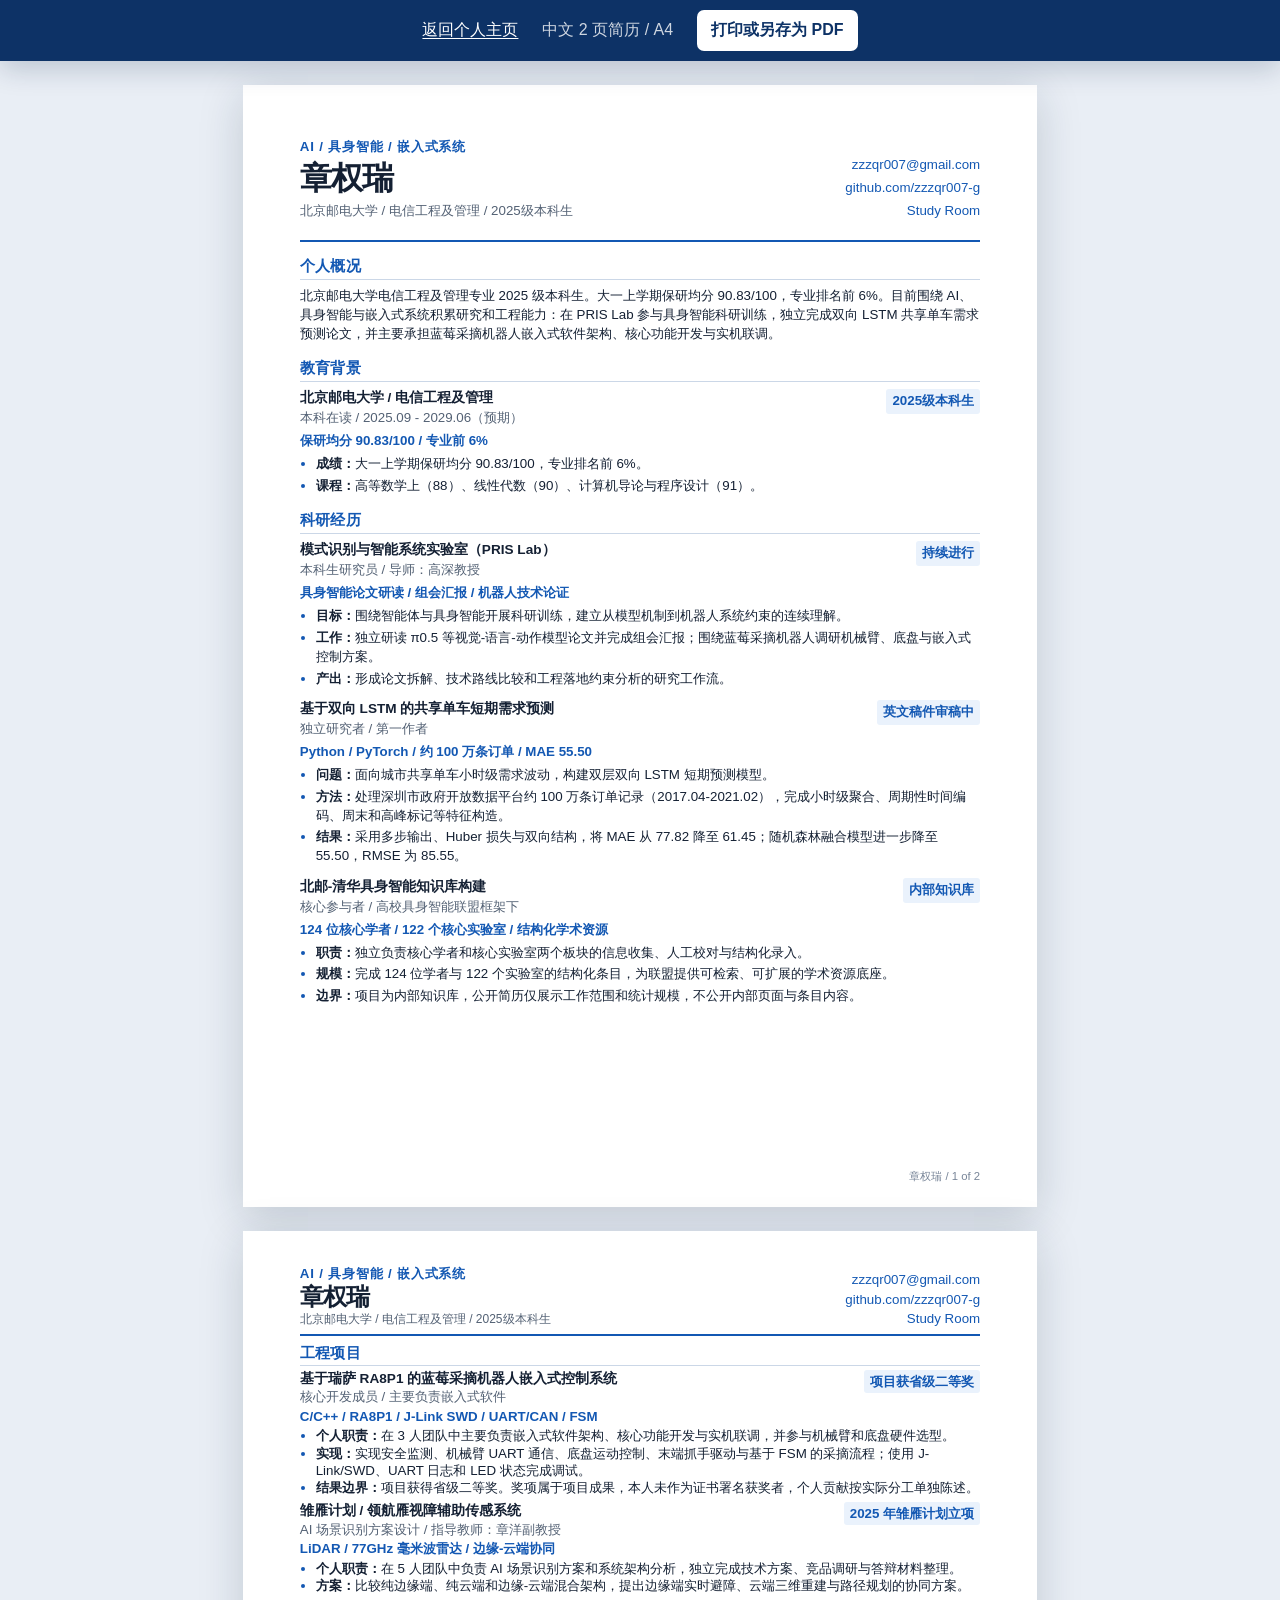
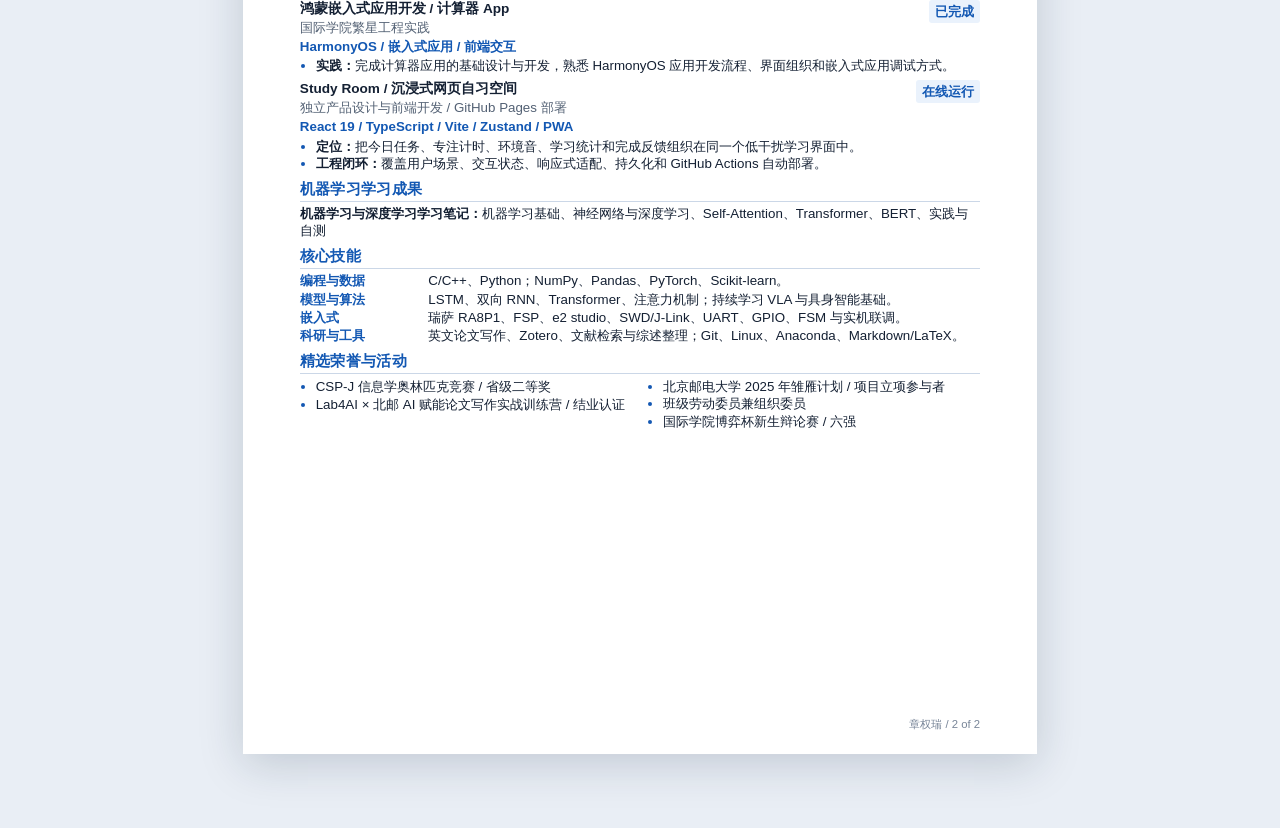
==== print.html @ 451194c6 "feat: rebuild resume portfolio and editor" ====
<!doctype html>
<html lang="zh-CN">
<head>
  <meta charset="utf-8">
  <meta name="viewport" content="width=device-width, initial-scale=1">
  <meta name="robots" content="noindex,nofollow">
  <title>章权瑞 / 打印简历</title>
  <link rel="stylesheet" href="print.css?v=7">
</head>
<body>
  <div class="print-toolbar" aria-label="打印操作">
    <a href="index.html">返回个人主页</a>
    <span id="print-description"></span>
    <button id="print-button" type="button">打印或另存为 PDF</button>
  </div>
  <main id="print-root" aria-live="polite"></main>
  <script src="resume-data.js?v=7"></script>
  <script src="print.js?v=7"></script>
</body>
</html>
---- print.css ----
:root {
  color-scheme: light;
  --ink: #142033;
  --muted: #536174;
  --blue: #1358b3;
  --blue-soft: #eaf2fc;
  --line: #cbd7e7;
}

* { box-sizing: border-box; }

html { background: #e9eef5; }

body {
  margin: 0;
  color: var(--ink);
  font-family: "Noto Sans CJK SC", "Microsoft YaHei", Arial, sans-serif;
  line-height: 1.42;
  -webkit-print-color-adjust: exact;
  print-color-adjust: exact;
}

a { color: inherit; text-decoration: none; }

.print-toolbar {
  position: sticky;
  top: 0;
  z-index: 10;
  display: flex;
  align-items: center;
  justify-content: center;
  gap: 24px;
  min-height: 58px;
  padding: 10px 18px;
  color: #fff;
  background: #0d3266;
  box-shadow: 0 8px 28px rgba(11, 37, 72, .2);
}

.print-toolbar a { text-decoration: underline; text-underline-offset: 3px; }
.print-toolbar span { opacity: .8; }
.print-toolbar button {
  border: 1px solid rgba(255, 255, 255, .7);
  border-radius: 7px;
  padding: 8px 13px;
  color: #0d3266;
  background: #fff;
  font: inherit;
  font-weight: 700;
  cursor: pointer;
}

#print-root { padding: 24px 0 50px; }

.print-page {
  position: relative;
  width: 210mm;
  min-height: 297mm;
  margin: 0 auto 24px;
  padding: 14mm 15mm 13mm;
  background: #fff;
  box-shadow: 0 10px 42px rgba(18, 37, 60, .18);
  overflow: hidden;
}

.print-page > footer {
  position: absolute;
  right: 15mm;
  bottom: 6mm;
  color: #788598;
  font-size: 8.5pt;
}

.resume-header {
  display: grid;
  grid-template-columns: 1fr auto;
  gap: 14mm;
  align-items: end;
  padding-bottom: 5mm;
  border-bottom: 2px solid var(--blue);
}

.resume-header.is-compact { padding-bottom: 3.5mm; }
.eyebrow {
  margin: 0 0 1.5mm;
  color: var(--blue);
  font-size: 10pt;
  font-weight: 800;
  letter-spacing: .06em;
  text-transform: uppercase;
}

h1 { margin: 0; font-size: 24pt; line-height: 1; letter-spacing: -.03em; }
.headline { margin: 2mm 0 0; color: var(--muted); font-size: 10pt; }
.resume-header address { display: grid; gap: 1.1mm; font-size: 10pt; font-style: normal; text-align: right; }
.resume-header address a { color: var(--blue); }

section { margin-top: 4mm; }
h2 {
  margin: 0 0 2mm;
  padding-bottom: 1mm;
  color: var(--blue);
  border-bottom: 1px solid var(--line);
  font-size: 11.3pt;
  line-height: 1.2;
  letter-spacing: .02em;
}

.summary-section p, .learning-section p { margin: 0; font-size: 10pt; }
.entry { margin: 0 0 3.1mm; break-inside: avoid; }
.entry:last-child { margin-bottom: 0; }
.entry-heading { display: grid; grid-template-columns: 1fr auto; gap: 6mm; align-items: start; }
.entry-heading h3 { margin: 0; font-size: 10.2pt; line-height: 1.3; }
.entry-heading p { margin: .6mm 0 0; color: var(--muted); font-size: 10pt; }
.entry-heading strong {
  max-width: 48mm;
  padding: .8mm 1.6mm;
  color: var(--blue);
  background: var(--blue-soft);
  border-radius: 3px;
  font-size: 10pt;
  text-align: right;
}

.entry-meta { margin: 1.1mm 0; color: var(--blue); font-size: 10pt; font-weight: 700; }
ul { margin: 0; padding-left: 4.2mm; }
li { margin: .7mm 0; font-size: 10pt; }
li::marker { color: var(--blue); }

.skills-section dl { display: grid; gap: 1.1mm; margin: 0; }
.skills-section dl > div { display: grid; grid-template-columns: 29mm 1fr; gap: 2mm; font-size: 10pt; }
.skills-section dt { color: var(--blue); font-weight: 800; }
.skills-section dd { margin: 0; }
.topics { margin-top: 1.3mm !important; color: var(--muted); font-size: 10pt !important; }
.bottom-grid { display: grid; grid-template-columns: 1.12fr .88fr; gap: 6mm; break-inside: avoid; }
.page-two-support { break-inside: avoid; }
.compact-list { columns: 2; column-gap: 8mm; }
.compact-list li { break-inside: avoid; }

.print-page[data-page="2"] {
  padding-top: 9mm;
  line-height: 1.28;
}

.print-page[data-page="2"] .resume-header {
  gap: 8mm;
  padding-bottom: 2mm;
}

.print-page[data-page="2"] .resume-header h1 {
  font-size: 18pt;
}

.print-page[data-page="2"] .resume-header .headline {
  margin-top: .8mm;
  font-size: 9pt;
}

.print-page[data-page="2"] .resume-header .eyebrow {
  margin-bottom: .6mm;
  font-size: 10pt;
}

.print-page[data-page="2"] .resume-header address {
  gap: .6mm;
  font-size: 10pt;
}

.print-page[data-page="2"] section {
  margin-top: 2mm;
}

.print-page[data-page="2"] h2 {
  margin-bottom: 1mm;
  padding-bottom: .7mm;
}

.print-page[data-page="2"] .entry {
  margin-bottom: 1.5mm;
}

.print-page[data-page="2"] .entry-heading p {
  margin-top: .3mm;
}

.print-page[data-page="2"] .entry-meta {
  margin: .6mm 0;
}

.print-page[data-page="2"] li {
  margin: .18mm 0;
}

.print-page[data-page="2"] .skills-section dl {
  gap: .35mm;
}

.print-page[data-page="2"] .skills-section dl > div {
  grid-template-columns: 32mm 1fr;
}

body[data-pages="1"] .print-page { padding-top: 10mm; }
body[data-pages="1"] .resume-header { padding-bottom: 3mm; }
body[data-pages="1"] section { margin-top: 2.8mm; }
body[data-pages="1"] h2 { margin-bottom: 1.4mm; font-size: 10.4pt; }
body[data-pages="1"] .entry { margin-bottom: 2mm; }
body[data-pages="1"] .entry-heading h3 { font-size: 9.5pt; }
body[data-pages="1"] .eyebrow,
body[data-pages="1"] .resume-header address,
body[data-pages="1"] .entry-heading p,
body[data-pages="1"] .entry-heading strong,
body[data-pages="1"] .entry-meta { font-size: 9pt; }
body[data-pages="1"] li,
body[data-pages="1"] .skills-section dl > div,
body[data-pages="1"] .learning-section p { font-size: 9pt; }
body[data-pages="1"] .education-entry ul li:last-child { display: none; }

@page { size: A4; margin: 0; }

@media print {
  html, body { background: #fff; }
  .print-toolbar { display: none !important; }
  #print-root { padding: 0; }
  .print-page {
    width: 210mm;
    height: 297mm;
    min-height: 0;
    margin: 0;
    box-shadow: none;
    break-after: page;
    page-break-after: always;
  }
  .print-page:last-child { break-after: auto; page-break-after: auto; }
}

@media screen and (max-width: 850px) {
  .print-toolbar { justify-content: space-between; gap: 10px; font-size: 13px; }
  .print-toolbar span { display: none; }
  #print-root { overflow-x: auto; }
  .print-page { transform-origin: top left; }
}
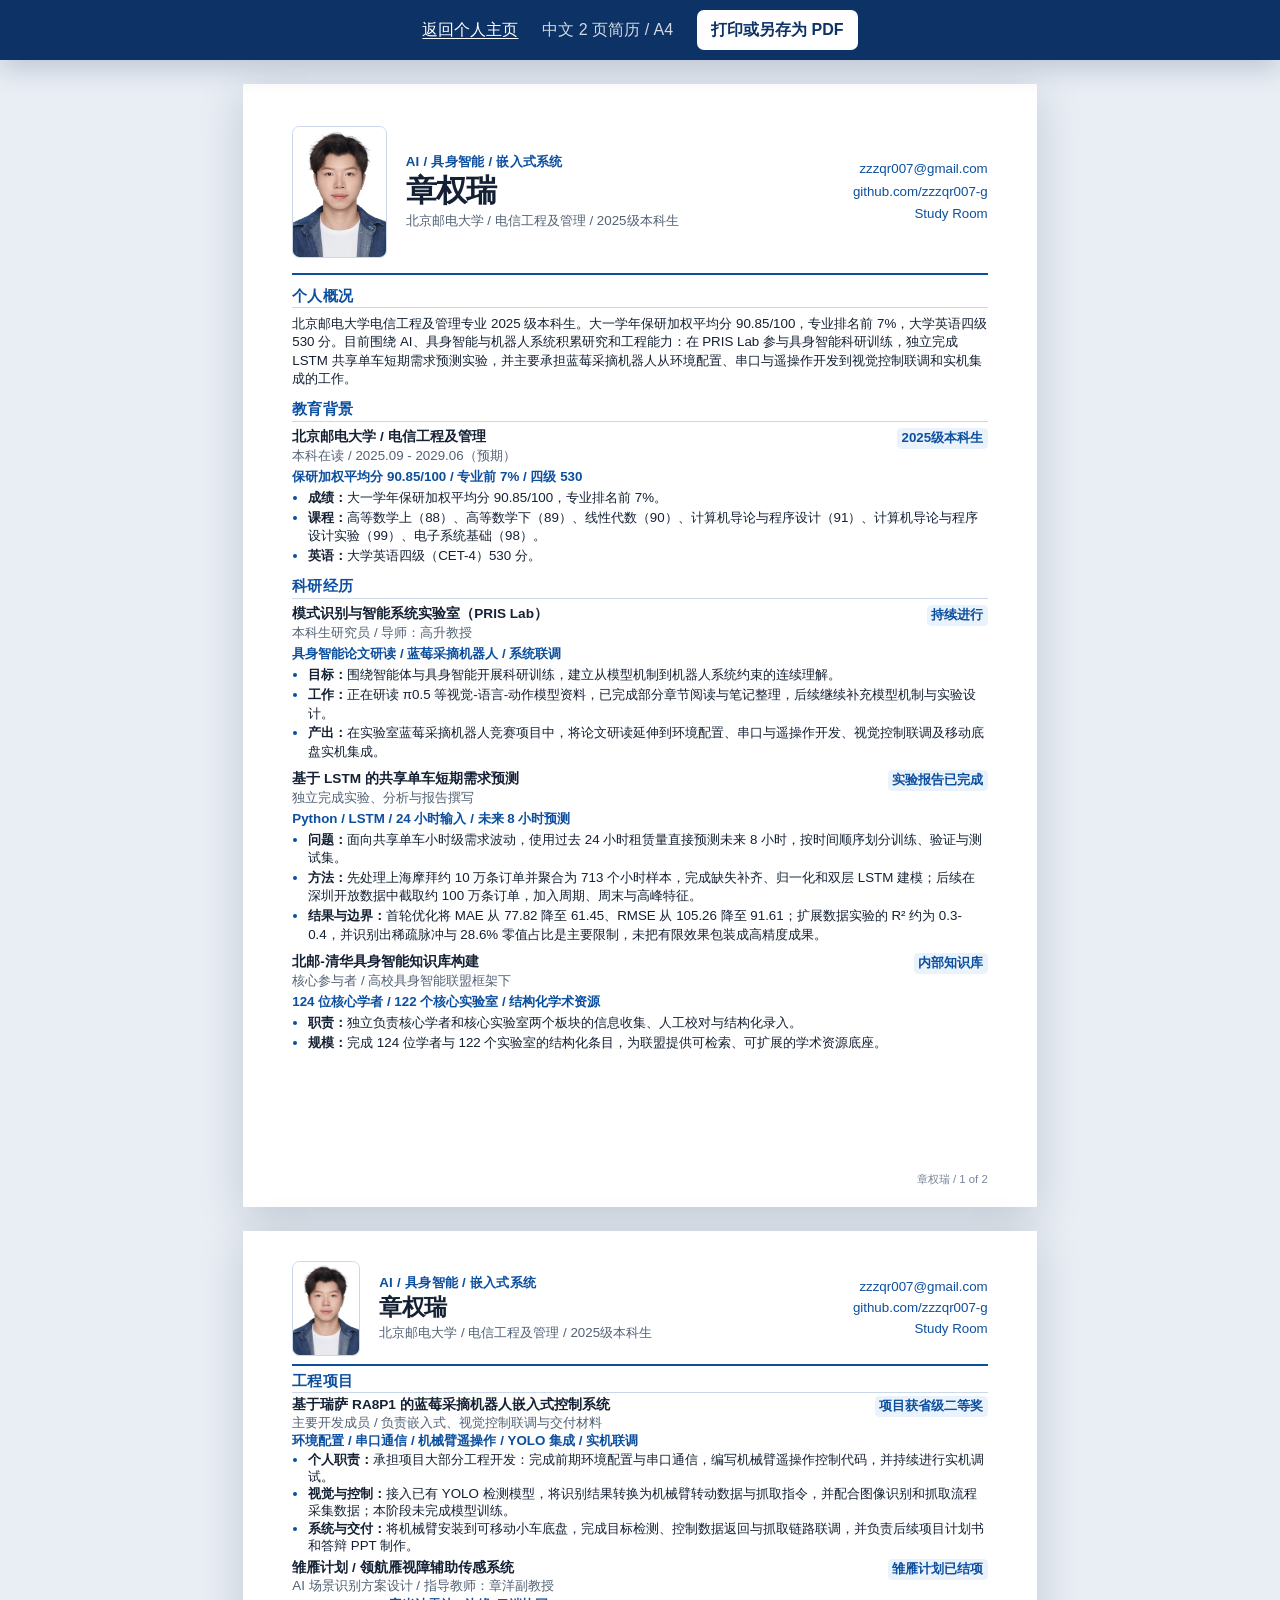
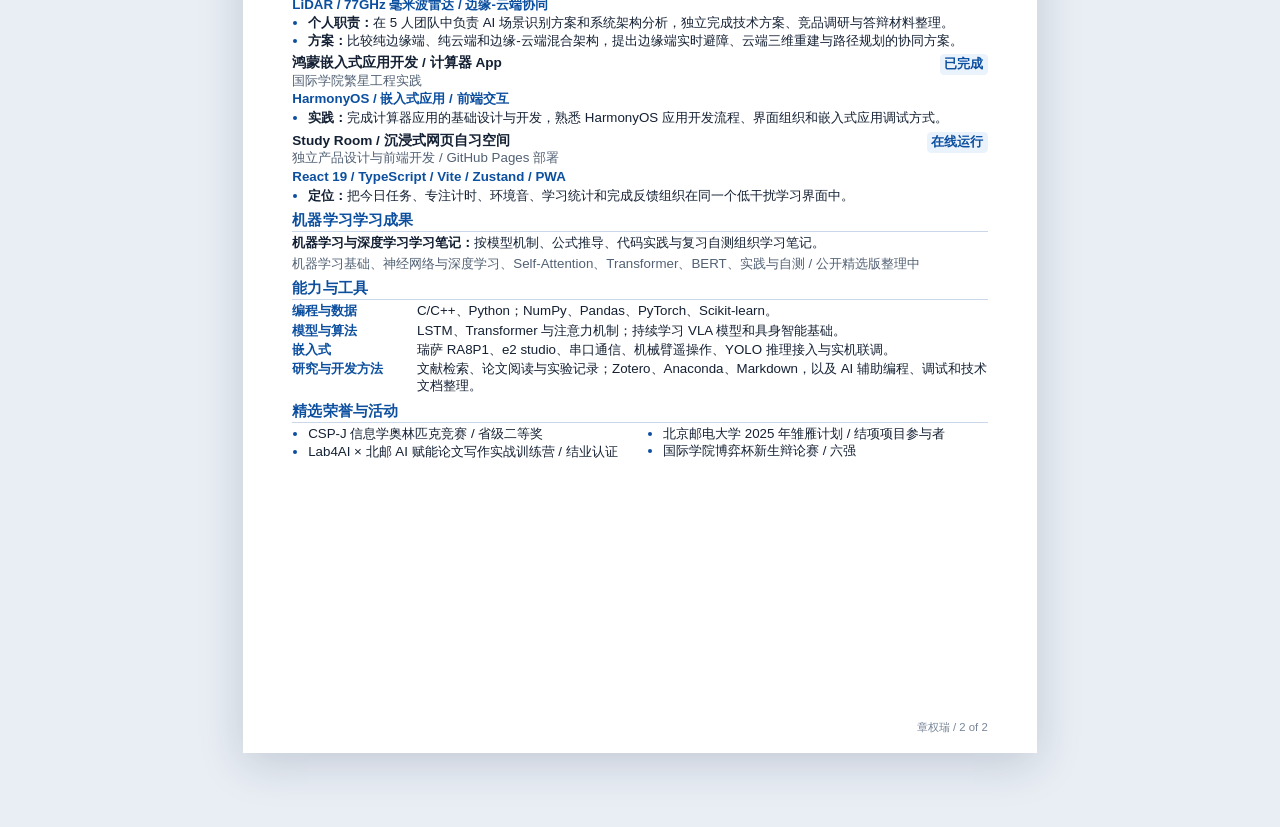
==== commit 88d13202: "feat: polish resume motion and publication guide" ====
--- a/print.html
+++ b/print.html
@@ -5,7 +5,7 @@
   <meta name="viewport" content="width=device-width, initial-scale=1">
   <meta name="robots" content="noindex,nofollow">
   <title>章权瑞 / 打印简历</title>
-  <link rel="stylesheet" href="print.css?v=7">
+  <link rel="stylesheet" href="print.css?v=8">
 </head>
 <body>
   <div class="print-toolbar" aria-label="打印操作">
@@ -14,7 +14,7 @@
     <button id="print-button" type="button">打印或另存为 PDF</button>
   </div>
   <main id="print-root" aria-live="polite"></main>
-  <script src="resume-data.js?v=7"></script>
-  <script src="print.js?v=7"></script>
+  <script src="resume-data.js?v=10"></script>
+  <script src="print.js?v=9"></script>
 </body>
 </html>
--- a/print.css
+++ b/print.css
@@ -1,10 +1,10 @@
 :root {
   color-scheme: light;
   --ink: #142033;
-  --muted: #536174;
-  --blue: #1358b3;
+  --muted: #526174;
+  --blue: #0c4f9f;
   --blue-soft: #eaf2fc;
-  --line: #cbd7e7;
+  --line: #c9d7e8;
 }
 
 * { box-sizing: border-box; }
@@ -15,7 +15,7 @@
   margin: 0;
   color: var(--ink);
   font-family: "Noto Sans CJK SC", "Microsoft YaHei", Arial, sans-serif;
-  line-height: 1.42;
+  line-height: 1.38;
   -webkit-print-color-adjust: exact;
   print-color-adjust: exact;
 }
@@ -38,9 +38,9 @@
 }
 
 .print-toolbar a { text-decoration: underline; text-underline-offset: 3px; }
-.print-toolbar span { opacity: .8; }
+.print-toolbar span { opacity: .82; }
 .print-toolbar button {
-  border: 1px solid rgba(255, 255, 255, .7);
+  border: 1px solid rgba(255, 255, 255, .72);
   border-radius: 7px;
   padding: 8px 13px;
   color: #0d3266;
@@ -57,163 +57,212 @@
   width: 210mm;
   min-height: 297mm;
   margin: 0 auto 24px;
-  padding: 14mm 15mm 13mm;
+  padding: 11mm 13mm 11mm;
+  overflow: hidden;
   background: #fff;
   box-shadow: 0 10px 42px rgba(18, 37, 60, .18);
-  overflow: hidden;
 }
 
 .print-page > footer {
   position: absolute;
-  right: 15mm;
-  bottom: 6mm;
+  right: 13mm;
+  bottom: 5mm;
   color: #788598;
   font-size: 8.5pt;
 }
 
 .resume-header {
   display: grid;
-  grid-template-columns: 1fr auto;
-  gap: 14mm;
-  align-items: end;
-  padding-bottom: 5mm;
+  grid-template-columns: 25mm minmax(0, 1fr) 52mm;
+  gap: 5mm;
+  align-items: center;
+  padding-bottom: 4mm;
   border-bottom: 2px solid var(--blue);
 }
 
-.resume-header.is-compact { padding-bottom: 3.5mm; }
-.eyebrow {
-  margin: 0 0 1.5mm;
+.resume-photo {
+  display: block;
+  width: 25mm;
+  height: 35mm;
+  border: .35mm solid var(--line);
+  border-radius: 2mm;
+  object-fit: contain;
+  object-position: center;
+  background: #fff;
+}
+
+.target-line {
+  margin: 0 0 1mm;
   color: var(--blue);
   font-size: 10pt;
   font-weight: 800;
-  letter-spacing: .06em;
-  text-transform: uppercase;
-}
-
-h1 { margin: 0; font-size: 24pt; line-height: 1; letter-spacing: -.03em; }
-.headline { margin: 2mm 0 0; color: var(--muted); font-size: 10pt; }
-.resume-header address { display: grid; gap: 1.1mm; font-size: 10pt; font-style: normal; text-align: right; }
+  letter-spacing: .02em;
+}
+
+h1 {
+  margin: 0;
+  font-size: 23pt;
+  line-height: 1;
+  letter-spacing: -.03em;
+}
+
+.headline {
+  margin: 1.6mm 0 0;
+  color: var(--muted);
+  font-size: 10pt;
+}
+
+.resume-header address {
+  display: grid;
+  gap: 1.1mm;
+  font-size: 10pt;
+  font-style: normal;
+  text-align: right;
+  overflow-wrap: anywhere;
+}
+
 .resume-header address a { color: var(--blue); }
 
-section { margin-top: 4mm; }
+.resume-header.is-compact {
+  grid-template-columns: 20mm minmax(0, 1fr) 52mm;
+  padding-bottom: 3mm;
+}
+
+.resume-header.is-compact .resume-photo {
+  width: 20mm;
+  height: 28mm;
+}
+
+.resume-header.is-compact h1 { font-size: 20pt; }
+
+section { margin-top: 3.1mm; }
+
 h2 {
-  margin: 0 0 2mm;
-  padding-bottom: 1mm;
-  color: var(--blue);
-  border-bottom: 1px solid var(--line);
-  font-size: 11.3pt;
-  line-height: 1.2;
-  letter-spacing: .02em;
-}
-
-.summary-section p, .learning-section p { margin: 0; font-size: 10pt; }
-.entry { margin: 0 0 3.1mm; break-inside: avoid; }
+  margin: 0 0 1.7mm;
+  padding-bottom: .8mm;
+  color: var(--blue);
+  border-bottom: .25mm solid var(--line);
+  font-size: 11.2pt;
+  line-height: 1.18;
+  letter-spacing: .01em;
+}
+
+.summary-section p,
+.learning-section p {
+  margin: 0;
+  font-size: 10pt;
+}
+
+.entry {
+  margin: 0 0 2.3mm;
+  break-inside: avoid;
+}
+
 .entry:last-child { margin-bottom: 0; }
-.entry-heading { display: grid; grid-template-columns: 1fr auto; gap: 6mm; align-items: start; }
-.entry-heading h3 { margin: 0; font-size: 10.2pt; line-height: 1.3; }
-.entry-heading p { margin: .6mm 0 0; color: var(--muted); font-size: 10pt; }
+
+.entry-heading {
+  display: grid;
+  grid-template-columns: minmax(0, 1fr) auto;
+  gap: 4mm;
+  align-items: start;
+}
+
+.entry-heading h3 {
+  margin: 0;
+  font-size: 10.2pt;
+  line-height: 1.28;
+}
+
+.entry-heading p {
+  margin: .35mm 0 0;
+  color: var(--muted);
+  font-size: 10pt;
+}
+
 .entry-heading strong {
   max-width: 48mm;
-  padding: .8mm 1.6mm;
+  padding: .55mm 1.2mm;
+  border-radius: 1.2mm;
   color: var(--blue);
   background: var(--blue-soft);
-  border-radius: 3px;
-  font-size: 10pt;
+  font-size: 10pt;
+  line-height: 1.25;
   text-align: right;
 }
 
-.entry-meta { margin: 1.1mm 0; color: var(--blue); font-size: 10pt; font-weight: 700; }
+.entry-meta {
+  margin: .7mm 0;
+  color: var(--blue);
+  font-size: 10pt;
+  font-weight: 700;
+}
+
 ul { margin: 0; padding-left: 4.2mm; }
-li { margin: .7mm 0; font-size: 10pt; }
+li { margin: .42mm 0; font-size: 10pt; }
 li::marker { color: var(--blue); }
 
-.skills-section dl { display: grid; gap: 1.1mm; margin: 0; }
-.skills-section dl > div { display: grid; grid-template-columns: 29mm 1fr; gap: 2mm; font-size: 10pt; }
+.skills-section dl {
+  display: grid;
+  gap: .65mm;
+  margin: 0;
+}
+
+.skills-section dl > div {
+  display: grid;
+  grid-template-columns: 31mm 1fr;
+  gap: 2mm;
+  font-size: 10pt;
+}
+
 .skills-section dt { color: var(--blue); font-weight: 800; }
 .skills-section dd { margin: 0; }
-.topics { margin-top: 1.3mm !important; color: var(--muted); font-size: 10pt !important; }
-.bottom-grid { display: grid; grid-template-columns: 1.12fr .88fr; gap: 6mm; break-inside: avoid; }
-.page-two-support { break-inside: avoid; }
+.support-line { margin-top: 1mm !important; color: var(--muted); }
 .compact-list { columns: 2; column-gap: 8mm; }
 .compact-list li { break-inside: avoid; }
-
-.print-page[data-page="2"] {
-  padding-top: 9mm;
+.bottom-grid { display: grid; grid-template-columns: 1.35fr .65fr; gap: 6mm; break-inside: avoid; }
+.support-grid { break-inside: avoid; }
+
+body[data-pages="1"] .print-page {
+  padding: 8mm 11mm 9mm;
   line-height: 1.28;
 }
 
-.print-page[data-page="2"] .resume-header {
-  gap: 8mm;
-  padding-bottom: 2mm;
-}
-
-.print-page[data-page="2"] .resume-header h1 {
-  font-size: 18pt;
-}
-
-.print-page[data-page="2"] .resume-header .headline {
-  margin-top: .8mm;
-  font-size: 9pt;
-}
-
-.print-page[data-page="2"] .resume-header .eyebrow {
-  margin-bottom: .6mm;
-  font-size: 10pt;
-}
-
-.print-page[data-page="2"] .resume-header address {
-  gap: .6mm;
-  font-size: 10pt;
-}
-
-.print-page[data-page="2"] section {
-  margin-top: 2mm;
-}
-
-.print-page[data-page="2"] h2 {
-  margin-bottom: 1mm;
-  padding-bottom: .7mm;
-}
-
-.print-page[data-page="2"] .entry {
-  margin-bottom: 1.5mm;
-}
-
-.print-page[data-page="2"] .entry-heading p {
-  margin-top: .3mm;
-}
-
-.print-page[data-page="2"] .entry-meta {
-  margin: .6mm 0;
-}
-
-.print-page[data-page="2"] li {
-  margin: .18mm 0;
-}
-
-.print-page[data-page="2"] .skills-section dl {
-  gap: .35mm;
-}
-
-.print-page[data-page="2"] .skills-section dl > div {
-  grid-template-columns: 32mm 1fr;
-}
-
-body[data-pages="1"] .print-page { padding-top: 10mm; }
-body[data-pages="1"] .resume-header { padding-bottom: 3mm; }
-body[data-pages="1"] section { margin-top: 2.8mm; }
-body[data-pages="1"] h2 { margin-bottom: 1.4mm; font-size: 10.4pt; }
-body[data-pages="1"] .entry { margin-bottom: 2mm; }
-body[data-pages="1"] .entry-heading h3 { font-size: 9.5pt; }
-body[data-pages="1"] .eyebrow,
+body[data-pages="1"] .print-page > footer { right: 11mm; bottom: 4mm; }
+body[data-pages="1"] .resume-header { grid-template-columns: 21mm minmax(0, 1fr) 48mm; gap: 4mm; padding-bottom: 2.5mm; }
+body[data-pages="1"] .resume-photo { width: 21mm; height: 29.4mm; }
+body[data-pages="1"] h1 { font-size: 20pt; }
+body[data-pages="1"] section { margin-top: 2.15mm; }
+body[data-pages="1"] h2 { margin-bottom: 1mm; padding-bottom: .55mm; font-size: 10.4pt; }
+body[data-pages="1"] .entry { margin-bottom: 1.45mm; }
+body[data-pages="1"] .entry-heading h3 { font-size: 9.4pt; }
+body[data-pages="1"] .target-line,
+body[data-pages="1"] .headline,
 body[data-pages="1"] .resume-header address,
 body[data-pages="1"] .entry-heading p,
 body[data-pages="1"] .entry-heading strong,
-body[data-pages="1"] .entry-meta { font-size: 9pt; }
+body[data-pages="1"] .entry-meta,
 body[data-pages="1"] li,
-body[data-pages="1"] .skills-section dl > div,
-body[data-pages="1"] .learning-section p { font-size: 9pt; }
-body[data-pages="1"] .education-entry ul li:last-child { display: none; }
+body[data-pages="1"] .skills-section dl > div { font-size: 9pt; }
+body[data-pages="1"] .entry-heading strong { max-width: 42mm; }
+body[data-pages="1"] .entry-meta { margin: .4mm 0; }
+body[data-pages="1"] li { margin: .18mm 0; }
+body[data-pages="1"] .skills-section dl { gap: .28mm; }
+body[data-pages="1"] .skills-section dl > div { grid-template-columns: 27mm 1fr; gap: 1.5mm; }
+
+.print-page[data-page="2"] {
+  padding-top: 8mm;
+  line-height: 1.27;
+}
+
+.print-page[data-page="2"] .resume-header { padding-bottom: 2mm; }
+.print-page[data-page="2"] .resume-header.is-compact { grid-template-columns: 18mm minmax(0, 1fr) 52mm; }
+.print-page[data-page="2"] .resume-header.is-compact .resume-photo { width: 18mm; height: 25.2mm; }
+.print-page[data-page="2"] .resume-header.is-compact h1 { font-size: 17pt; }
+.print-page[data-page="2"] section { margin-top: 1.8mm; }
+.print-page[data-page="2"] h2 { margin-bottom: .8mm; padding-bottom: .55mm; }
+.print-page[data-page="2"] .entry { margin-bottom: 1.25mm; }
+.print-page[data-page="2"] .entry-meta { margin: .45mm 0; }
+.print-page[data-page="2"] li { margin: .12mm 0; }
 
 @page { size: A4; margin: 0; }
 
@@ -237,5 +286,4 @@
   .print-toolbar { justify-content: space-between; gap: 10px; font-size: 13px; }
   .print-toolbar span { display: none; }
   #print-root { overflow-x: auto; }
-  .print-page { transform-origin: top left; }
-}
+}
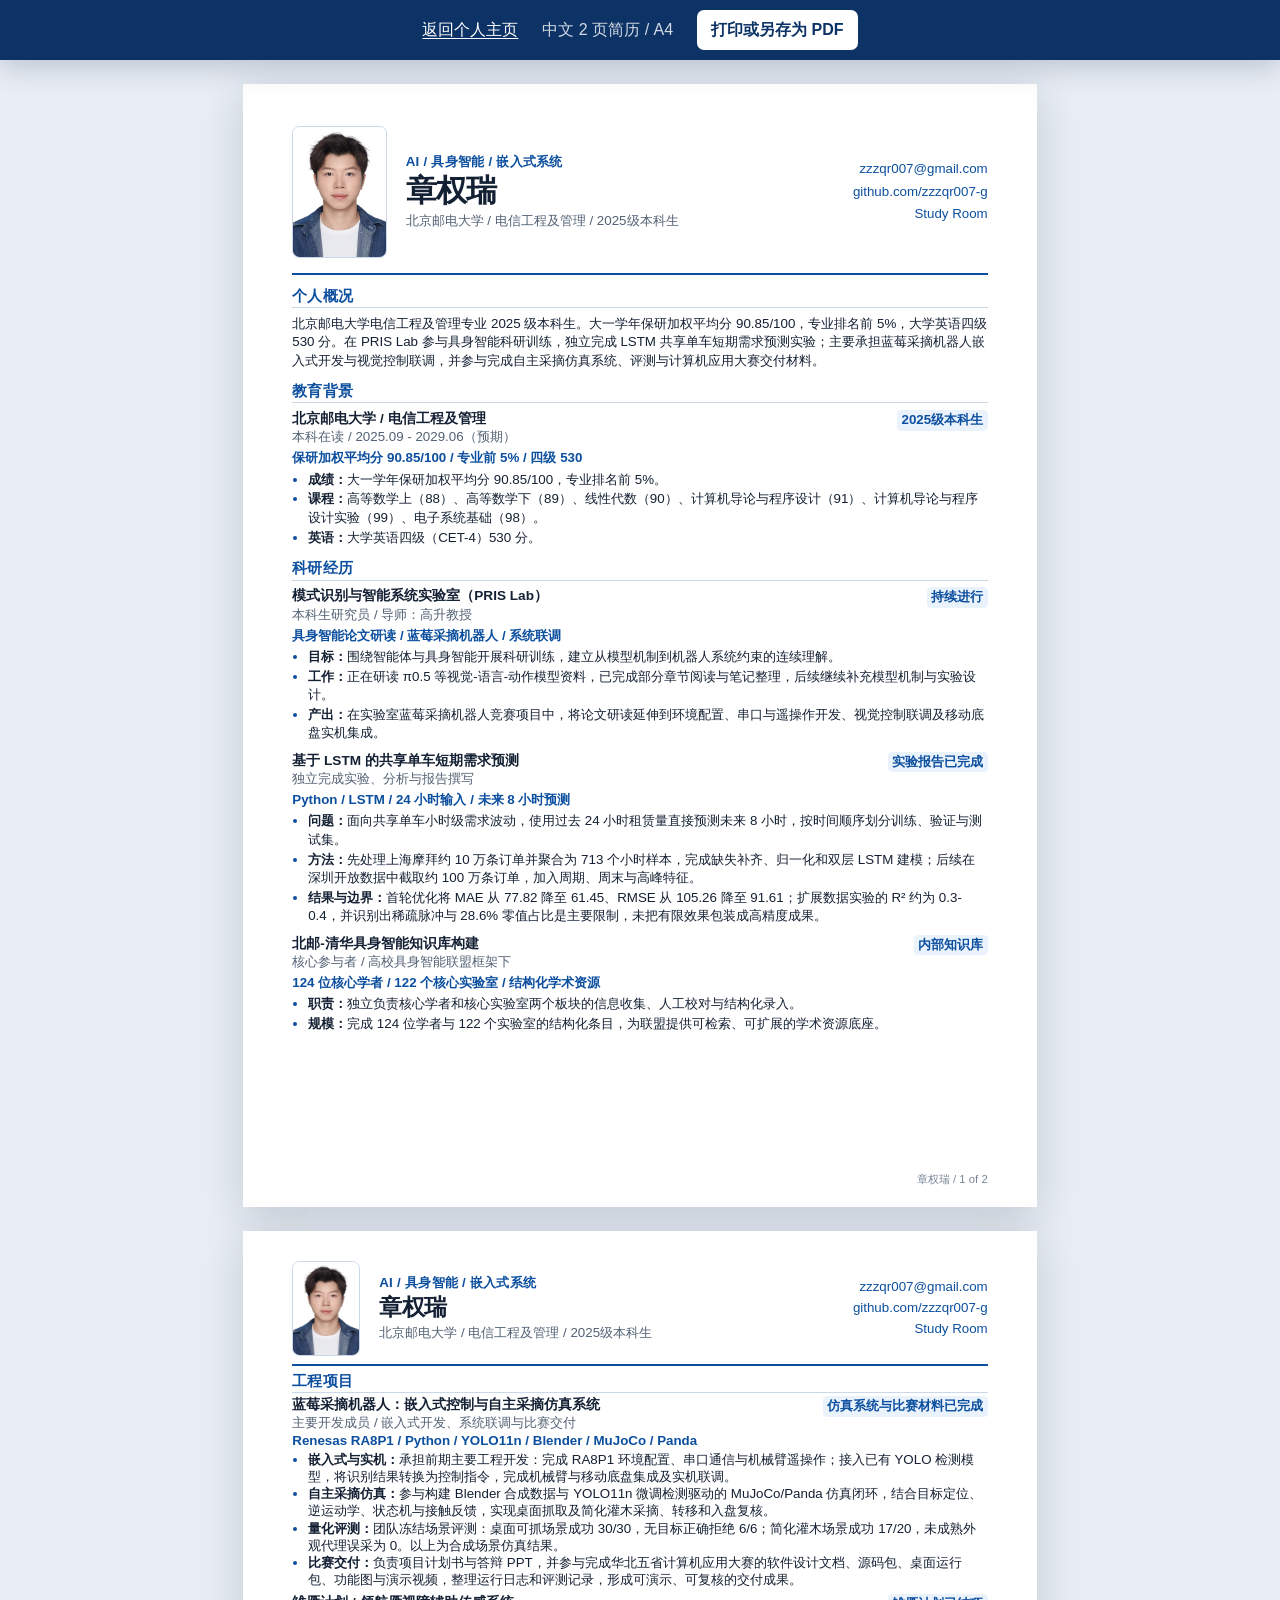
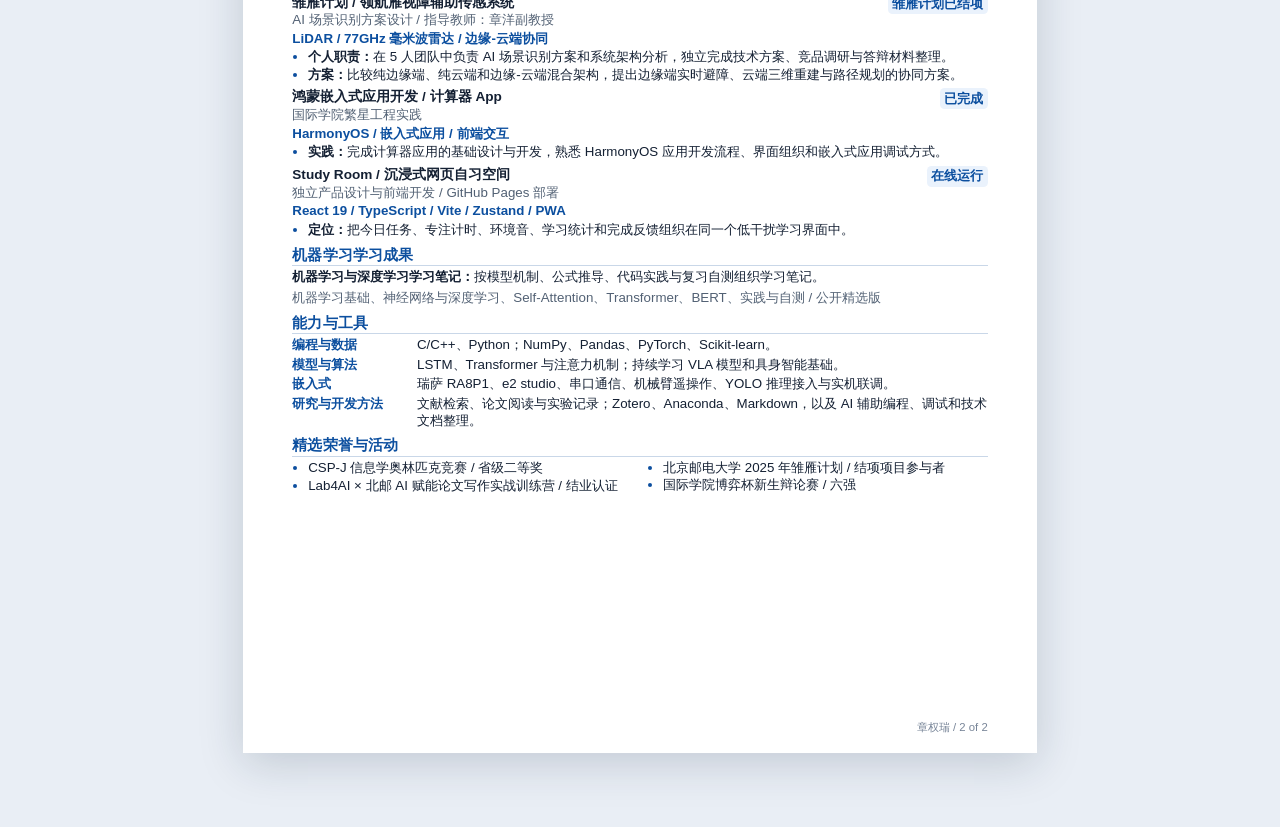
==== commit d72ebff7: "Update ranking and merge blueberry embedded and simulation experience" ====
--- a/print.html
+++ b/print.html
@@ -5,7 +5,7 @@
   <meta name="viewport" content="width=device-width, initial-scale=1">
   <meta name="robots" content="noindex,nofollow">
   <title>章权瑞 / 打印简历</title>
-  <link rel="stylesheet" href="print.css?v=8">
+  <link rel="stylesheet" href="print.css?v=9">
 </head>
 <body>
   <div class="print-toolbar" aria-label="打印操作">
@@ -14,7 +14,7 @@
     <button id="print-button" type="button">打印或另存为 PDF</button>
   </div>
   <main id="print-root" aria-live="polite"></main>
-  <script src="resume-data.js?v=10"></script>
-  <script src="print.js?v=9"></script>
+  <script src="resume-data.js?v=11"></script>
+  <script src="print.js?v=10"></script>
 </body>
 </html>
--- a/print.css
+++ b/print.css
@@ -264,6 +264,8 @@
 .print-page[data-page="2"] .entry-meta { margin: .45mm 0; }
 .print-page[data-page="2"] li { margin: .12mm 0; }
 
+body[data-lang="en"] .print-page[data-page="2"] { line-height: 1.2; }
+
 @page { size: A4; margin: 0; }
 
 @media print {
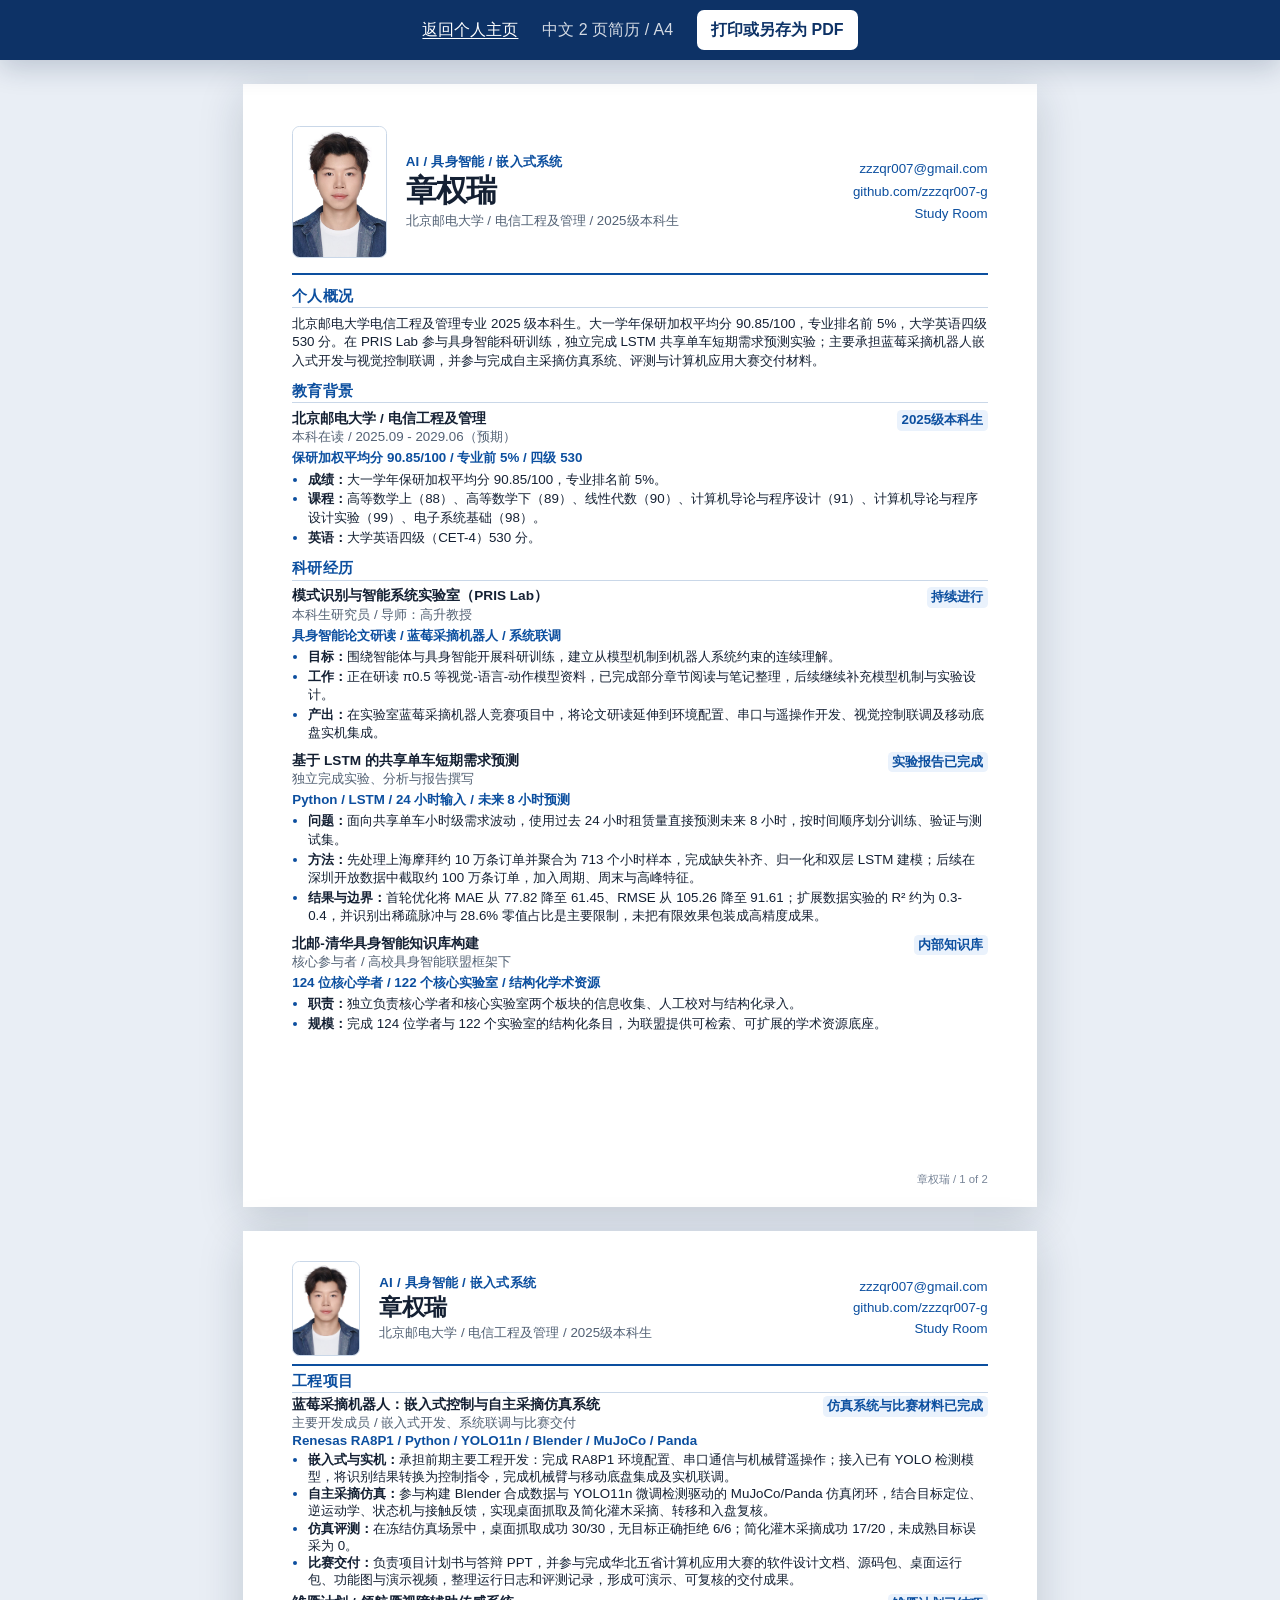
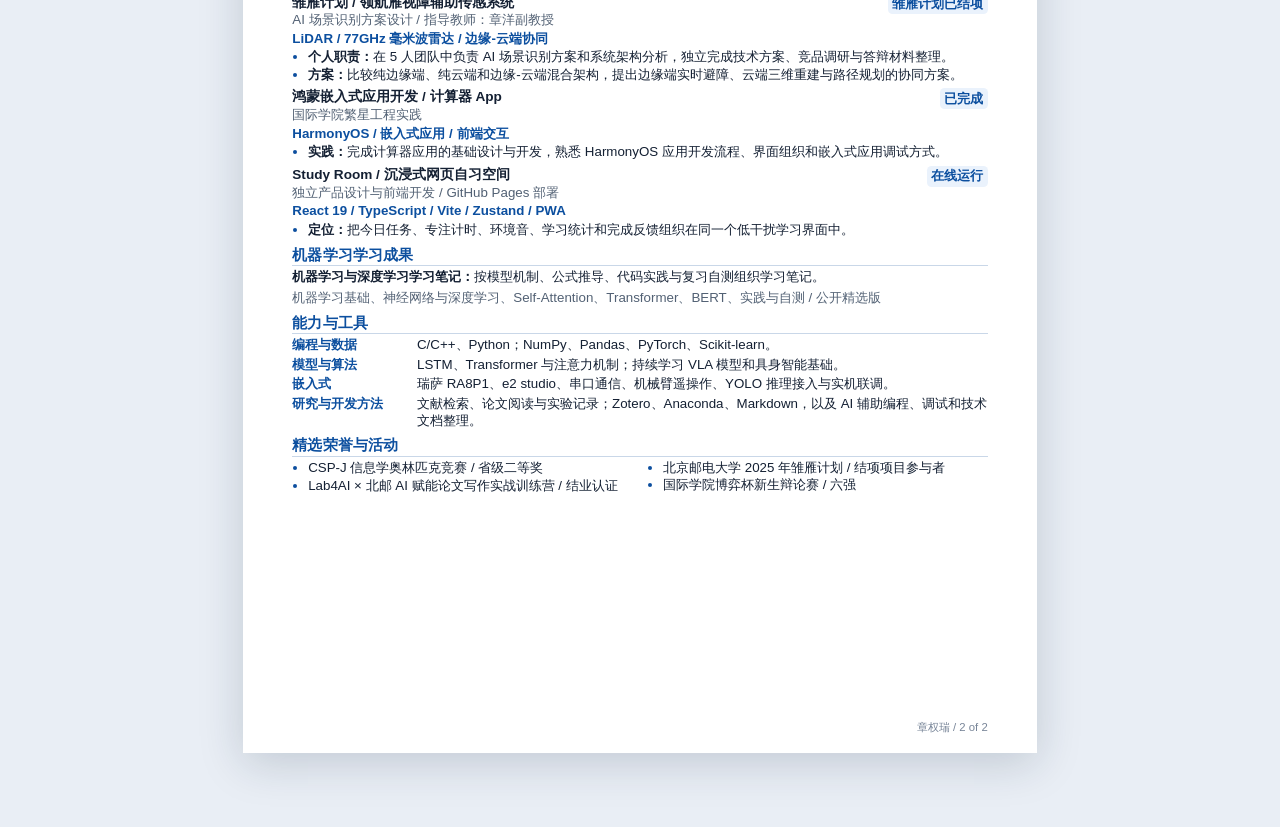
==== commit 5e136691: "Refine blueberry experience into concise resume achievements" ====
--- a/print.html
+++ b/print.html
@@ -14,7 +14,7 @@
     <button id="print-button" type="button">打印或另存为 PDF</button>
   </div>
   <main id="print-root" aria-live="polite"></main>
-  <script src="resume-data.js?v=11"></script>
+  <script src="resume-data.js?v=12"></script>
   <script src="print.js?v=10"></script>
 </body>
 </html>
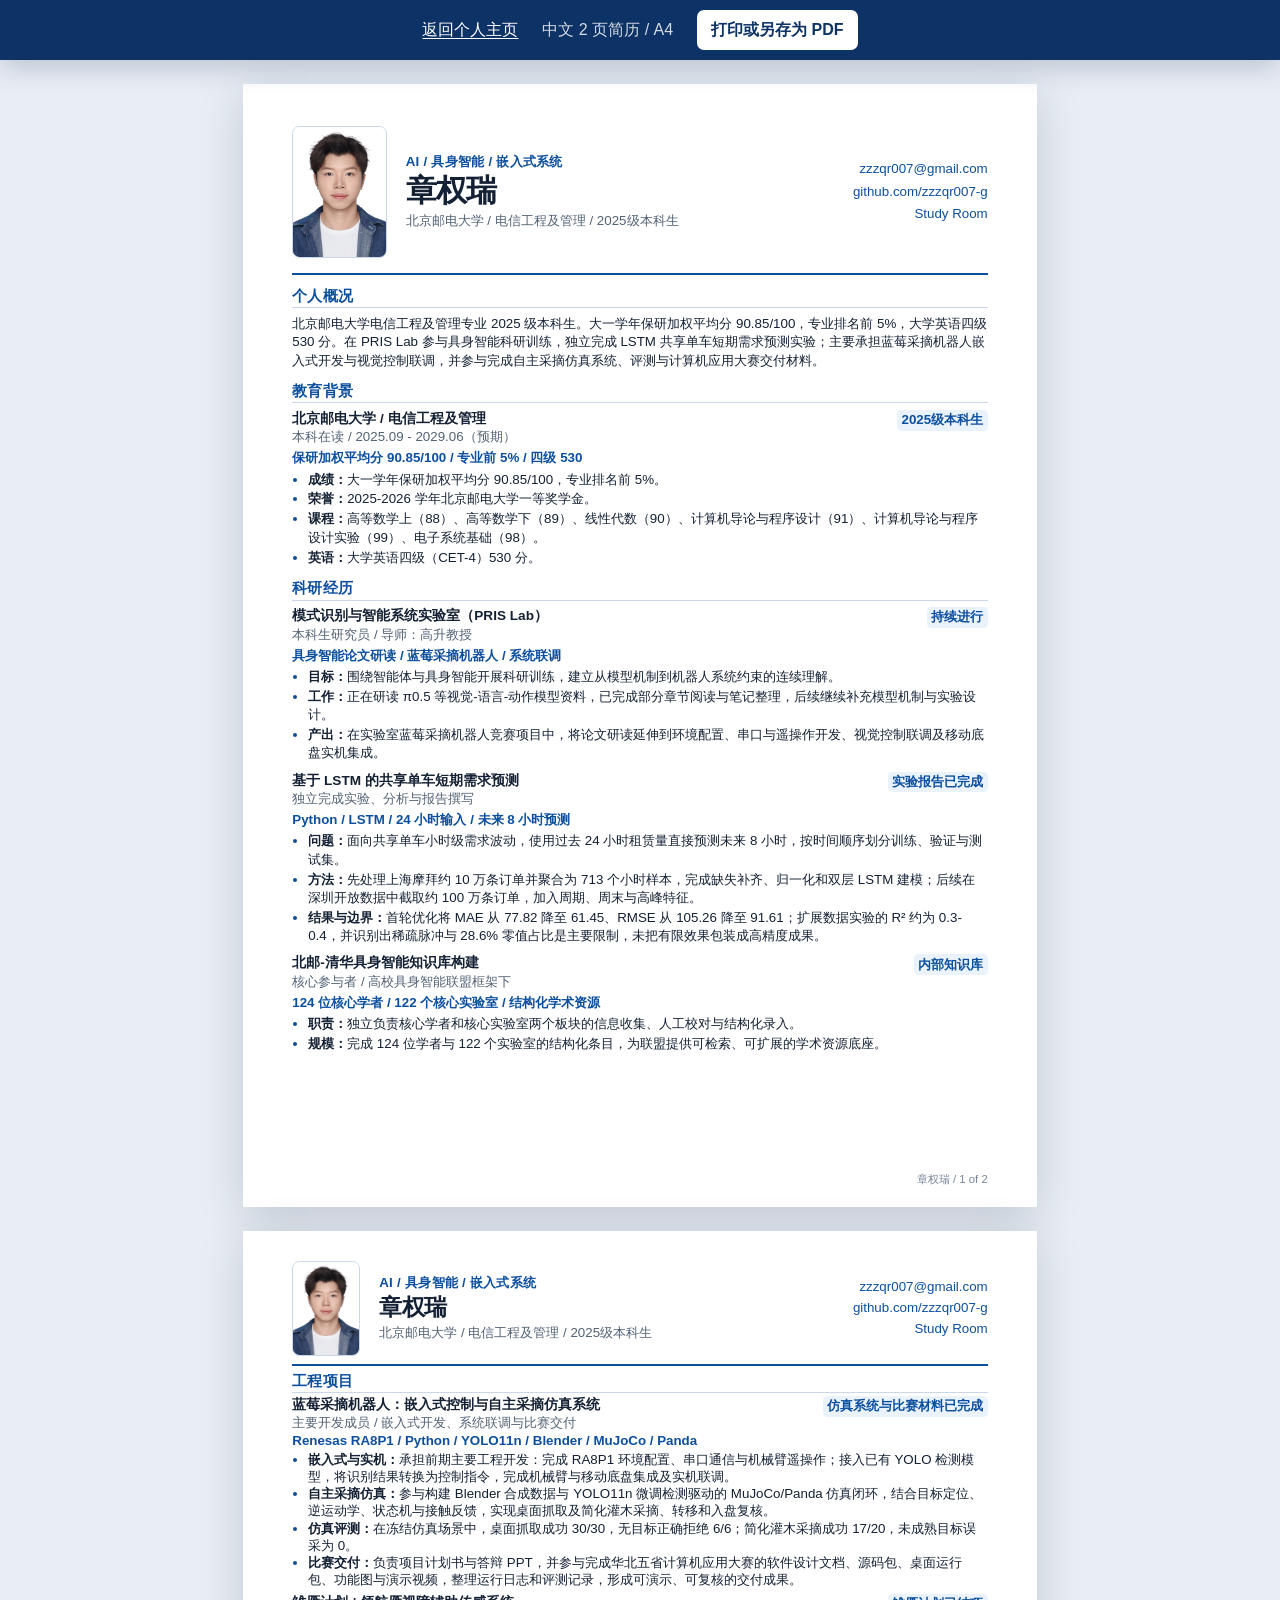
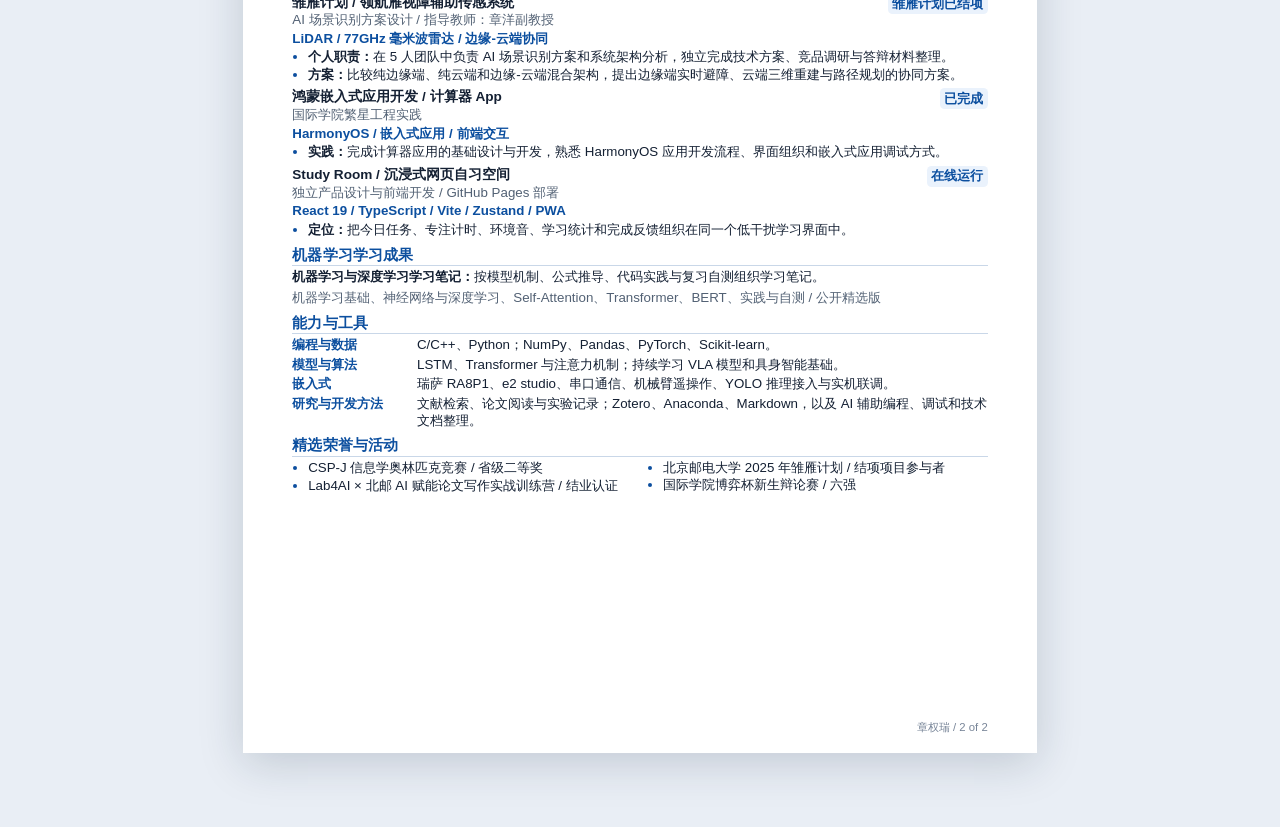
==== commit 06fba174: "feat: add first-year BUPT first-class scholarship Co-Authored-By: Claude Opus 5.5 <noreply@anthropic" ====
--- a/print.html
+++ b/print.html
@@ -14,7 +14,7 @@
     <button id="print-button" type="button">打印或另存为 PDF</button>
   </div>
   <main id="print-root" aria-live="polite"></main>
-  <script src="resume-data.js?v=12"></script>
-  <script src="print.js?v=10"></script>
+  <script src="resume-data.js?v=13"></script>
+  <script src="print.js?v=11"></script>
 </body>
 </html>
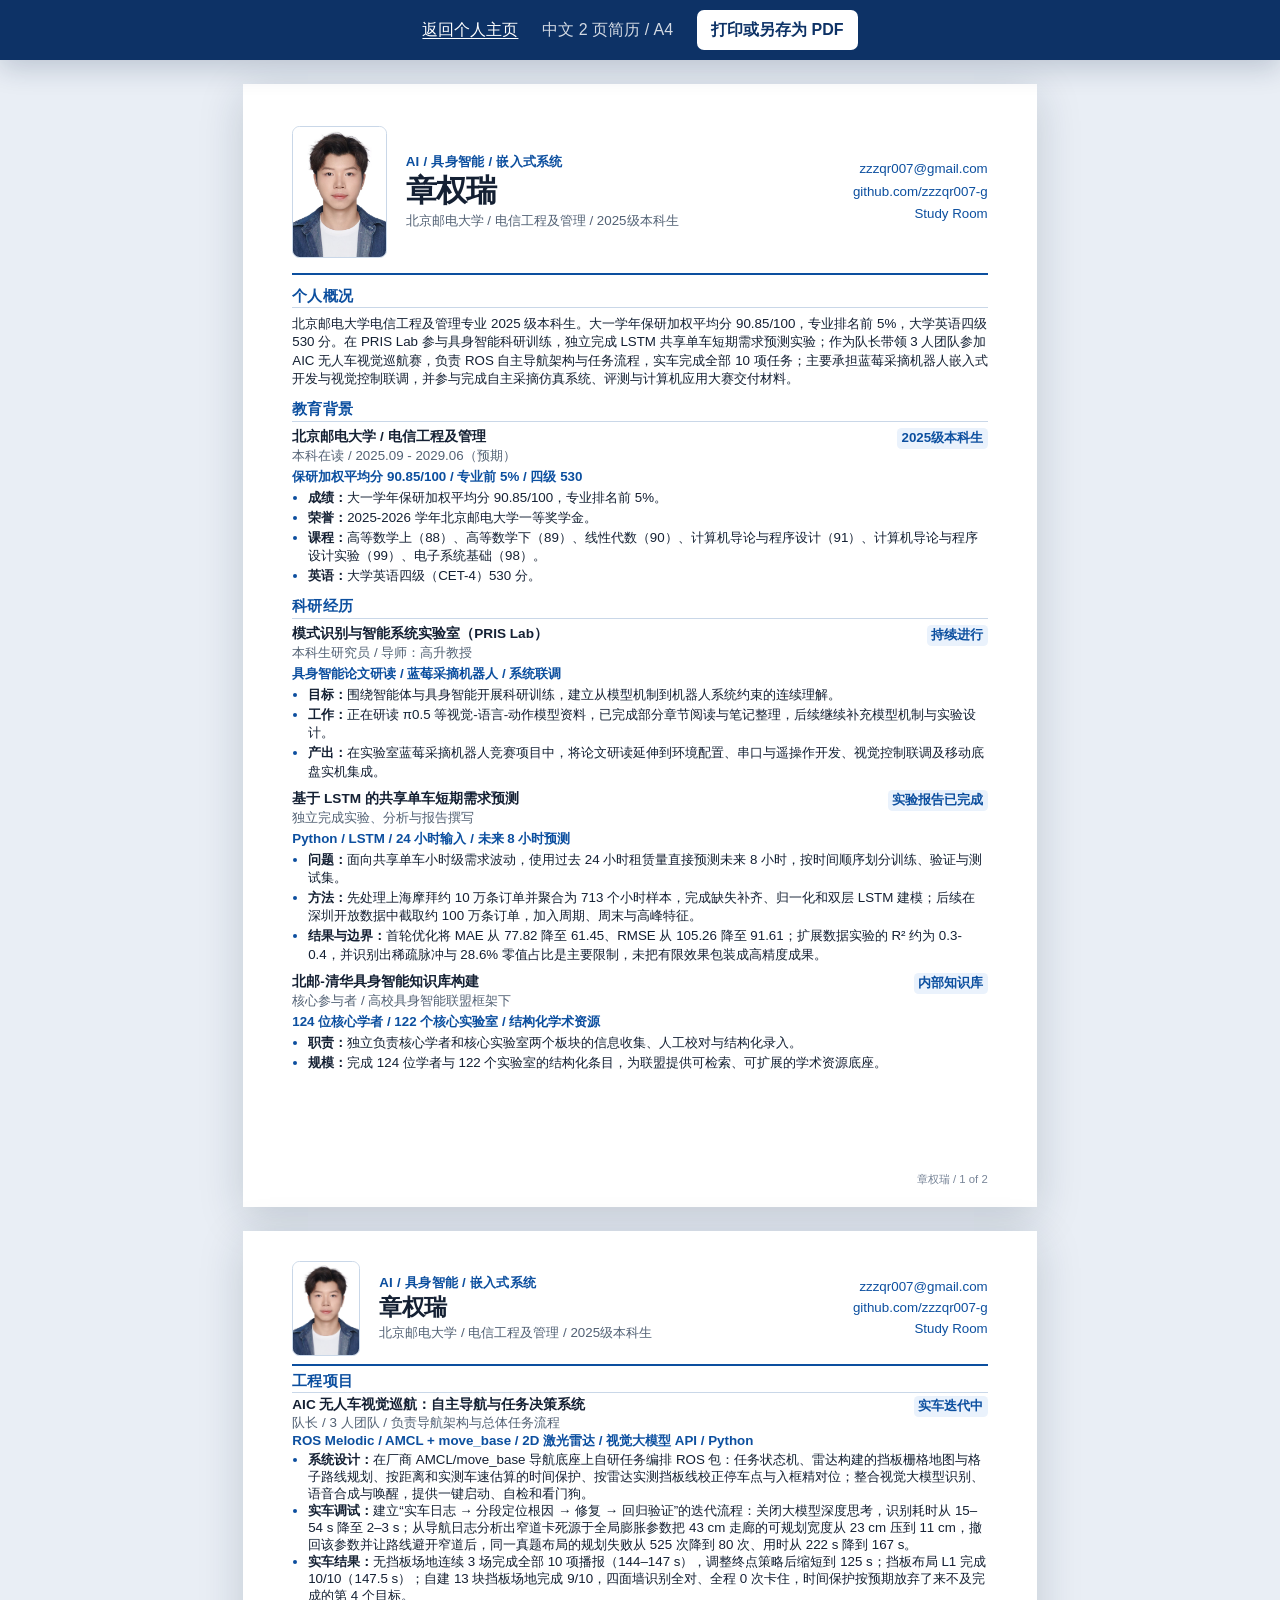
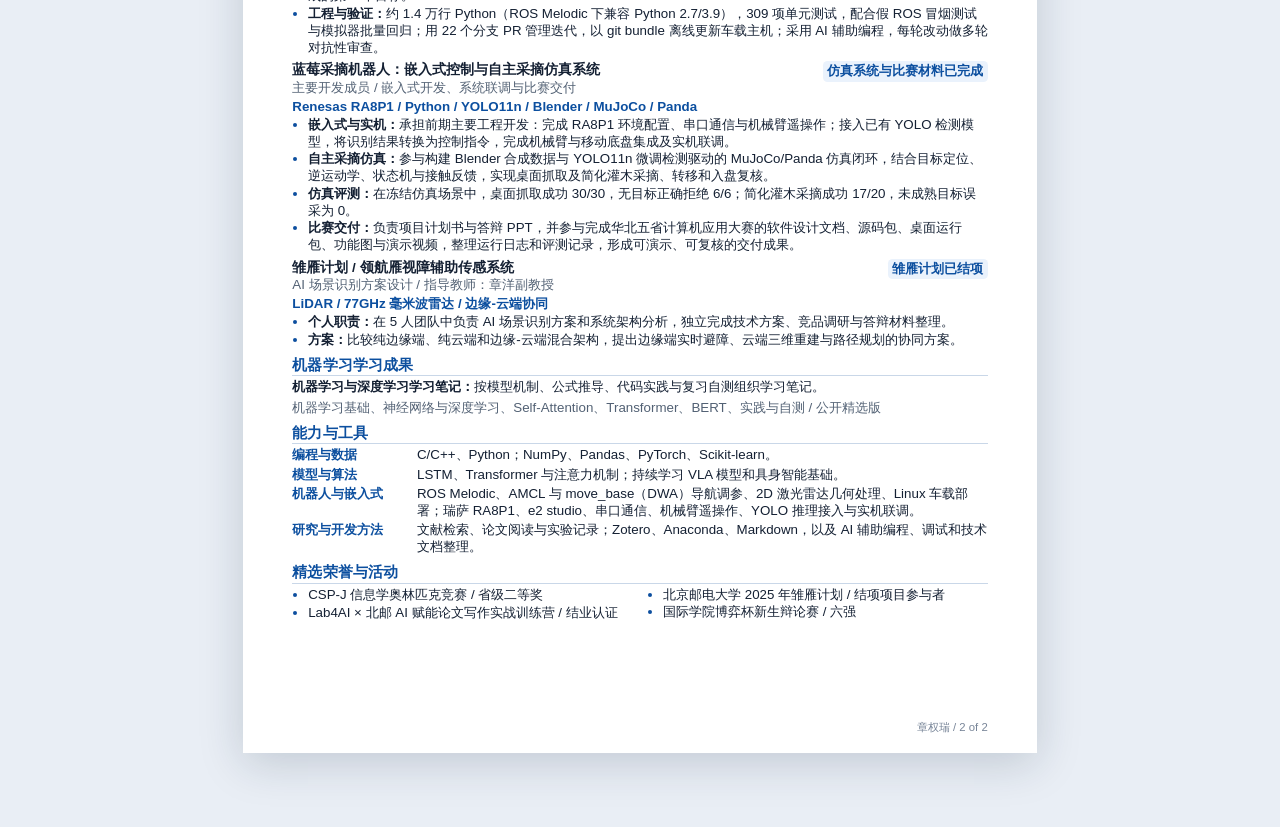
==== commit 3dc53d43: "feat: add AIC autonomous vehicle visual cruise project - New featured project entry (team lead, ROS " ====
--- a/print.html
+++ b/print.html
@@ -14,7 +14,7 @@
     <button id="print-button" type="button">打印或另存为 PDF</button>
   </div>
   <main id="print-root" aria-live="polite"></main>
-  <script src="resume-data.js?v=13"></script>
-  <script src="print.js?v=11"></script>
+  <script src="resume-data.js?v=14"></script>
+  <script src="print.js?v=12"></script>
 </body>
 </html>
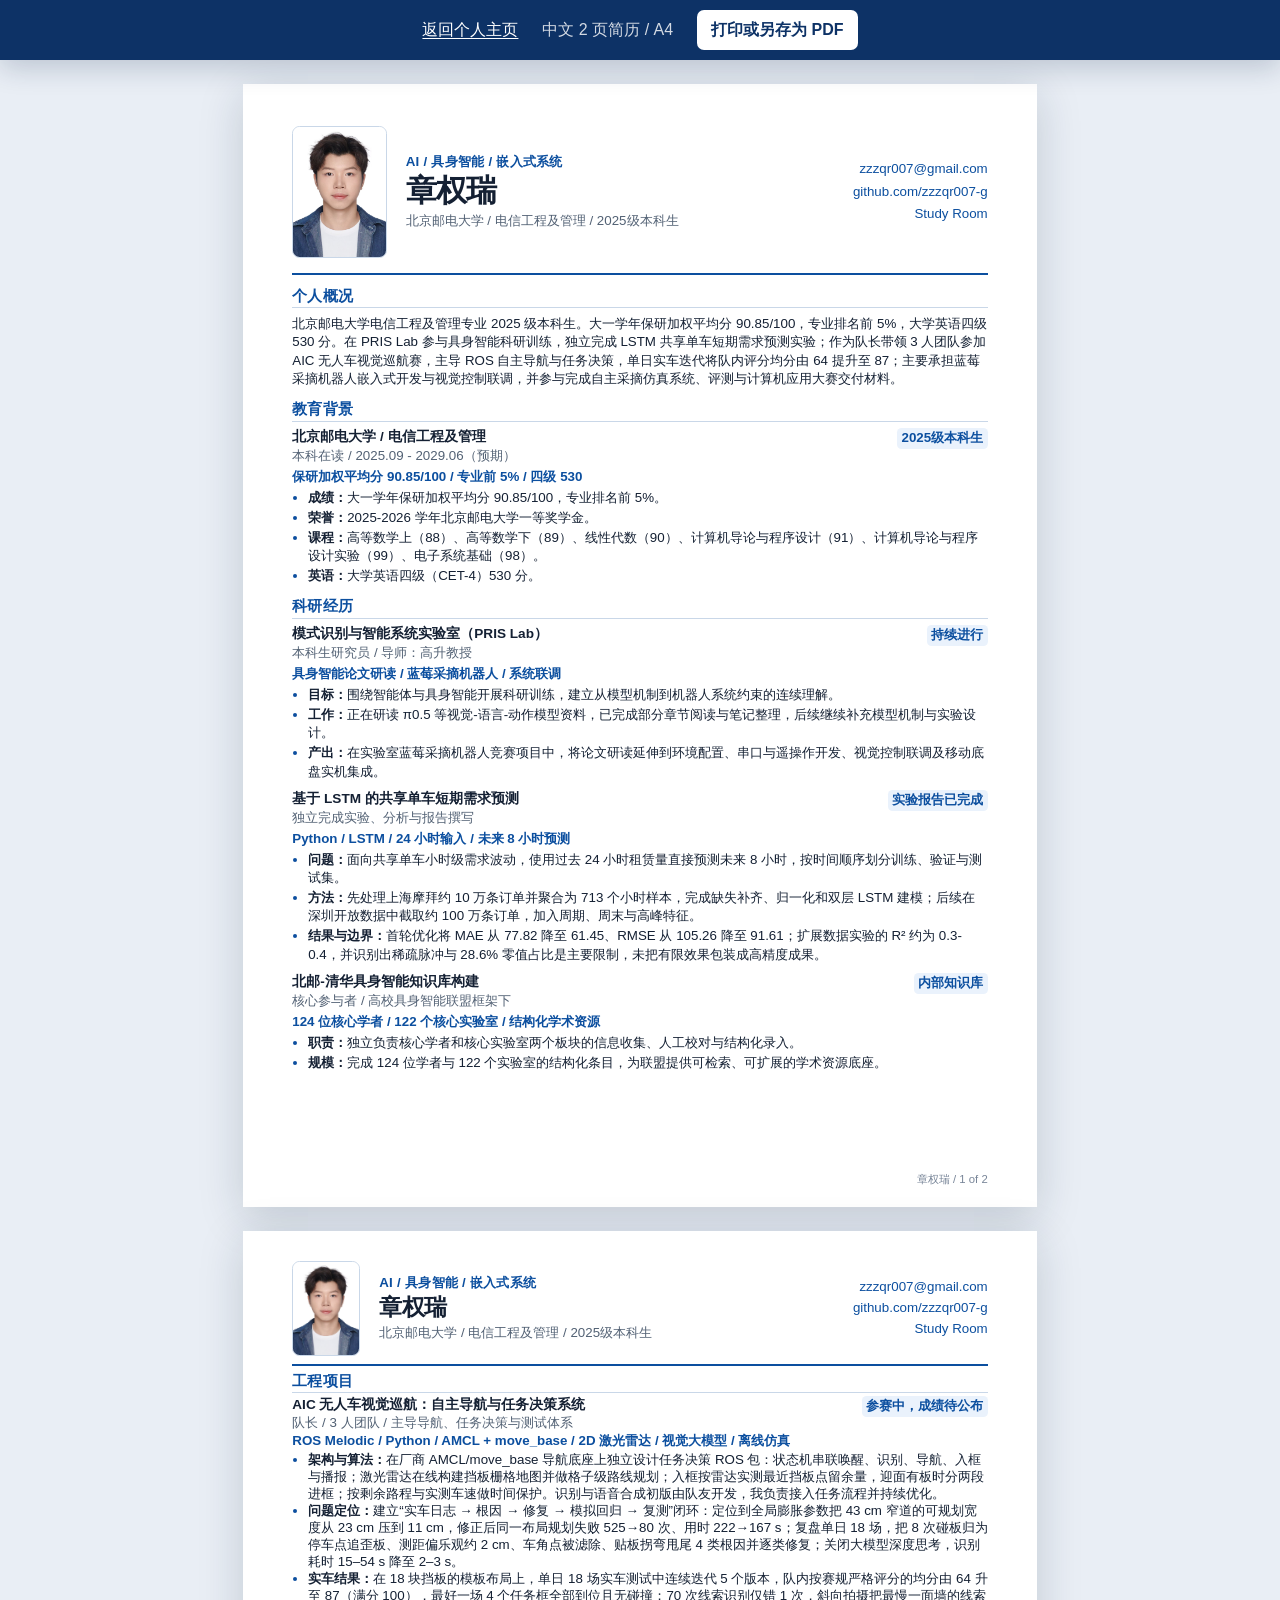
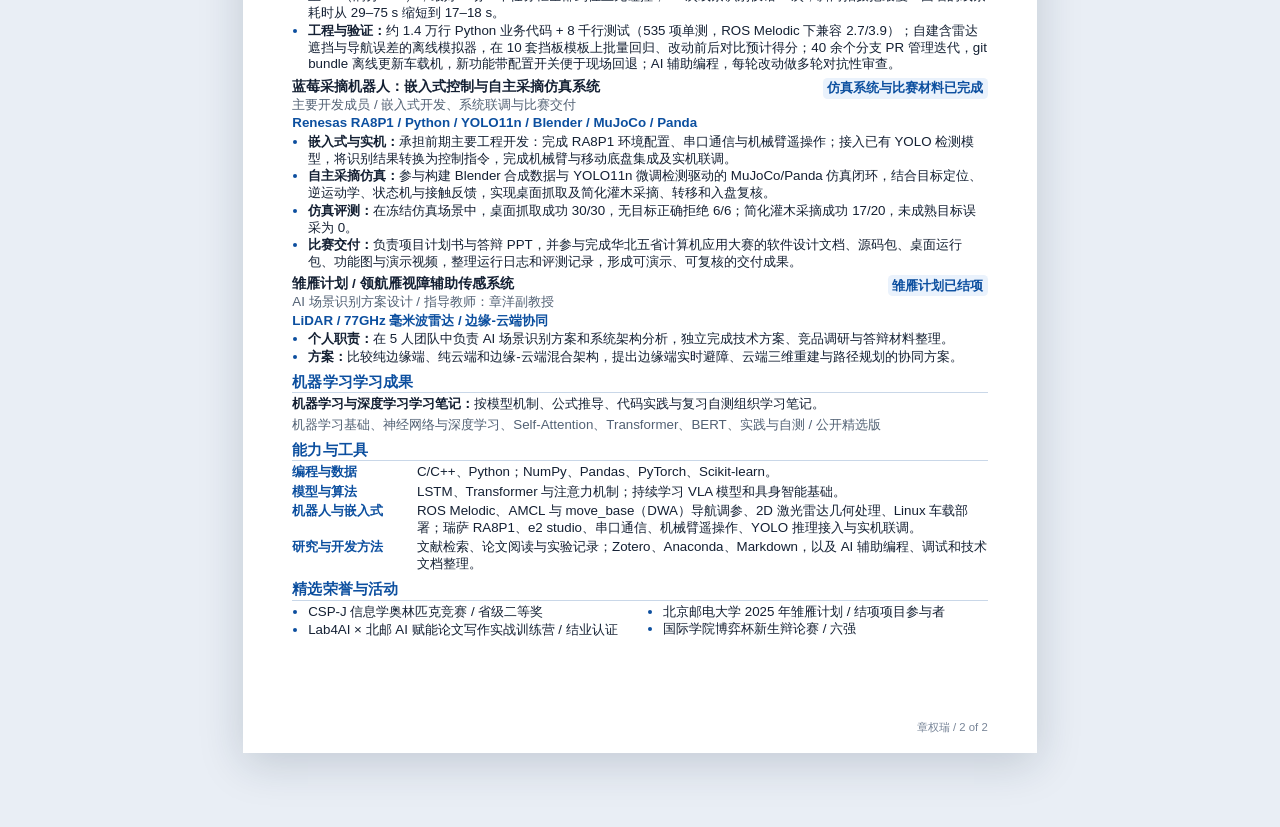
==== commit 50780c09: "feat: rewrite AIC entry as the lead project with 10/29 on-car results - 一页版 AIC 挪到“科研与代表项目”第一条；英文两页概" ====
--- a/print.html
+++ b/print.html
@@ -14,7 +14,7 @@
     <button id="print-button" type="button">打印或另存为 PDF</button>
   </div>
   <main id="print-root" aria-live="polite"></main>
-  <script src="resume-data.js?v=14"></script>
-  <script src="print.js?v=12"></script>
+  <script src="resume-data.js?v=15"></script>
+  <script src="print.js?v=13"></script>
 </body>
 </html>
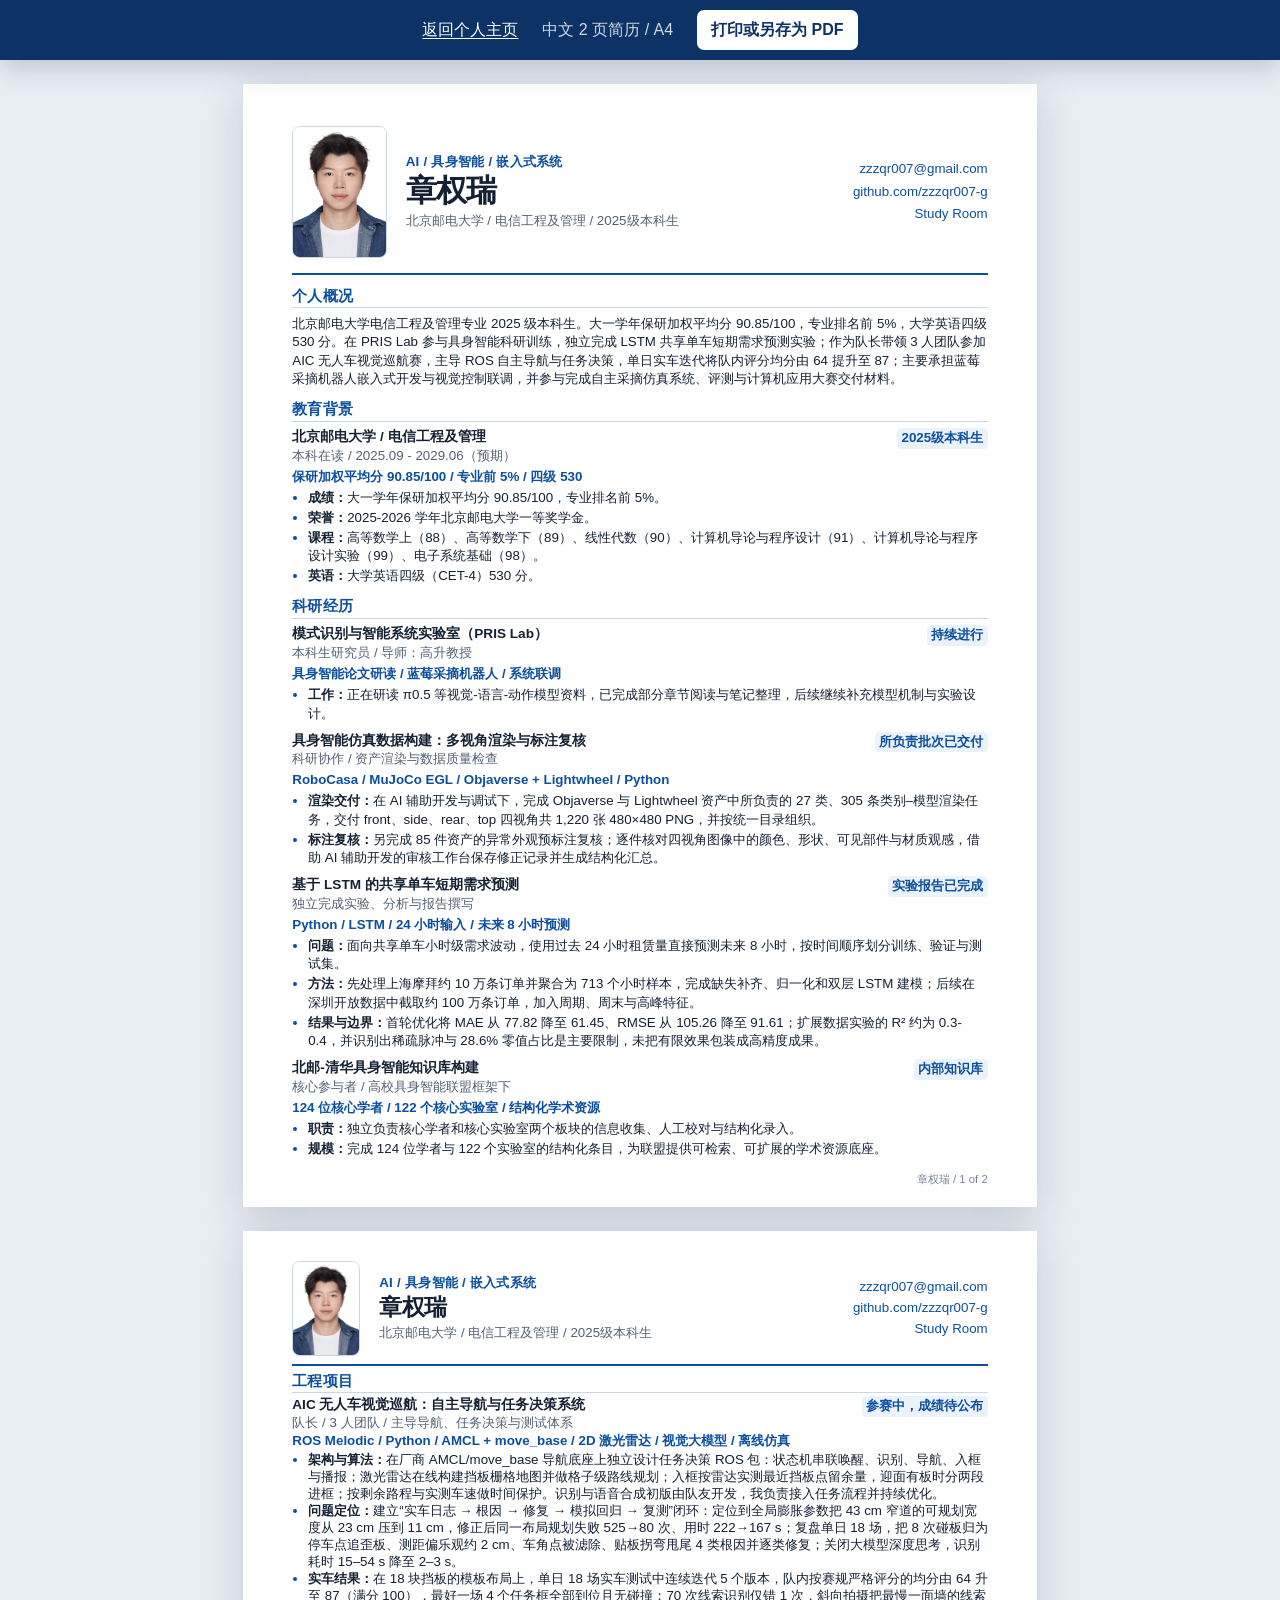
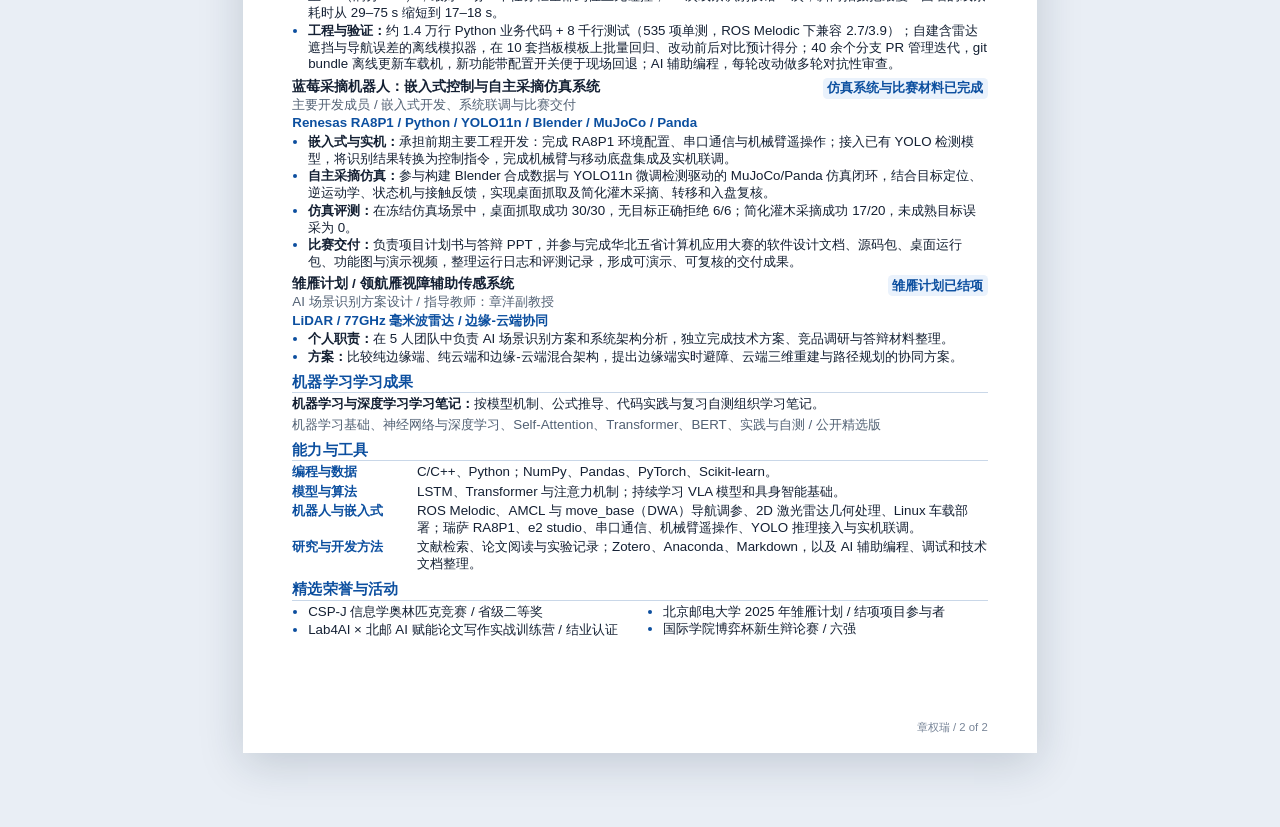
==== commit 29e8bd9f: "Add simulation data research and refresh bilingual resume PDFs" ====
--- a/print.html
+++ b/print.html
@@ -14,7 +14,8 @@
     <button id="print-button" type="button">打印或另存为 PDF</button>
   </div>
   <main id="print-root" aria-live="polite"></main>
-  <script src="resume-data.js?v=15"></script>
-  <script src="print.js?v=13"></script>
+  <script src="resume-data.js?v=16"></script>
+  <script src="print.js?v=14"></script>
 </body>
 </html>
+
